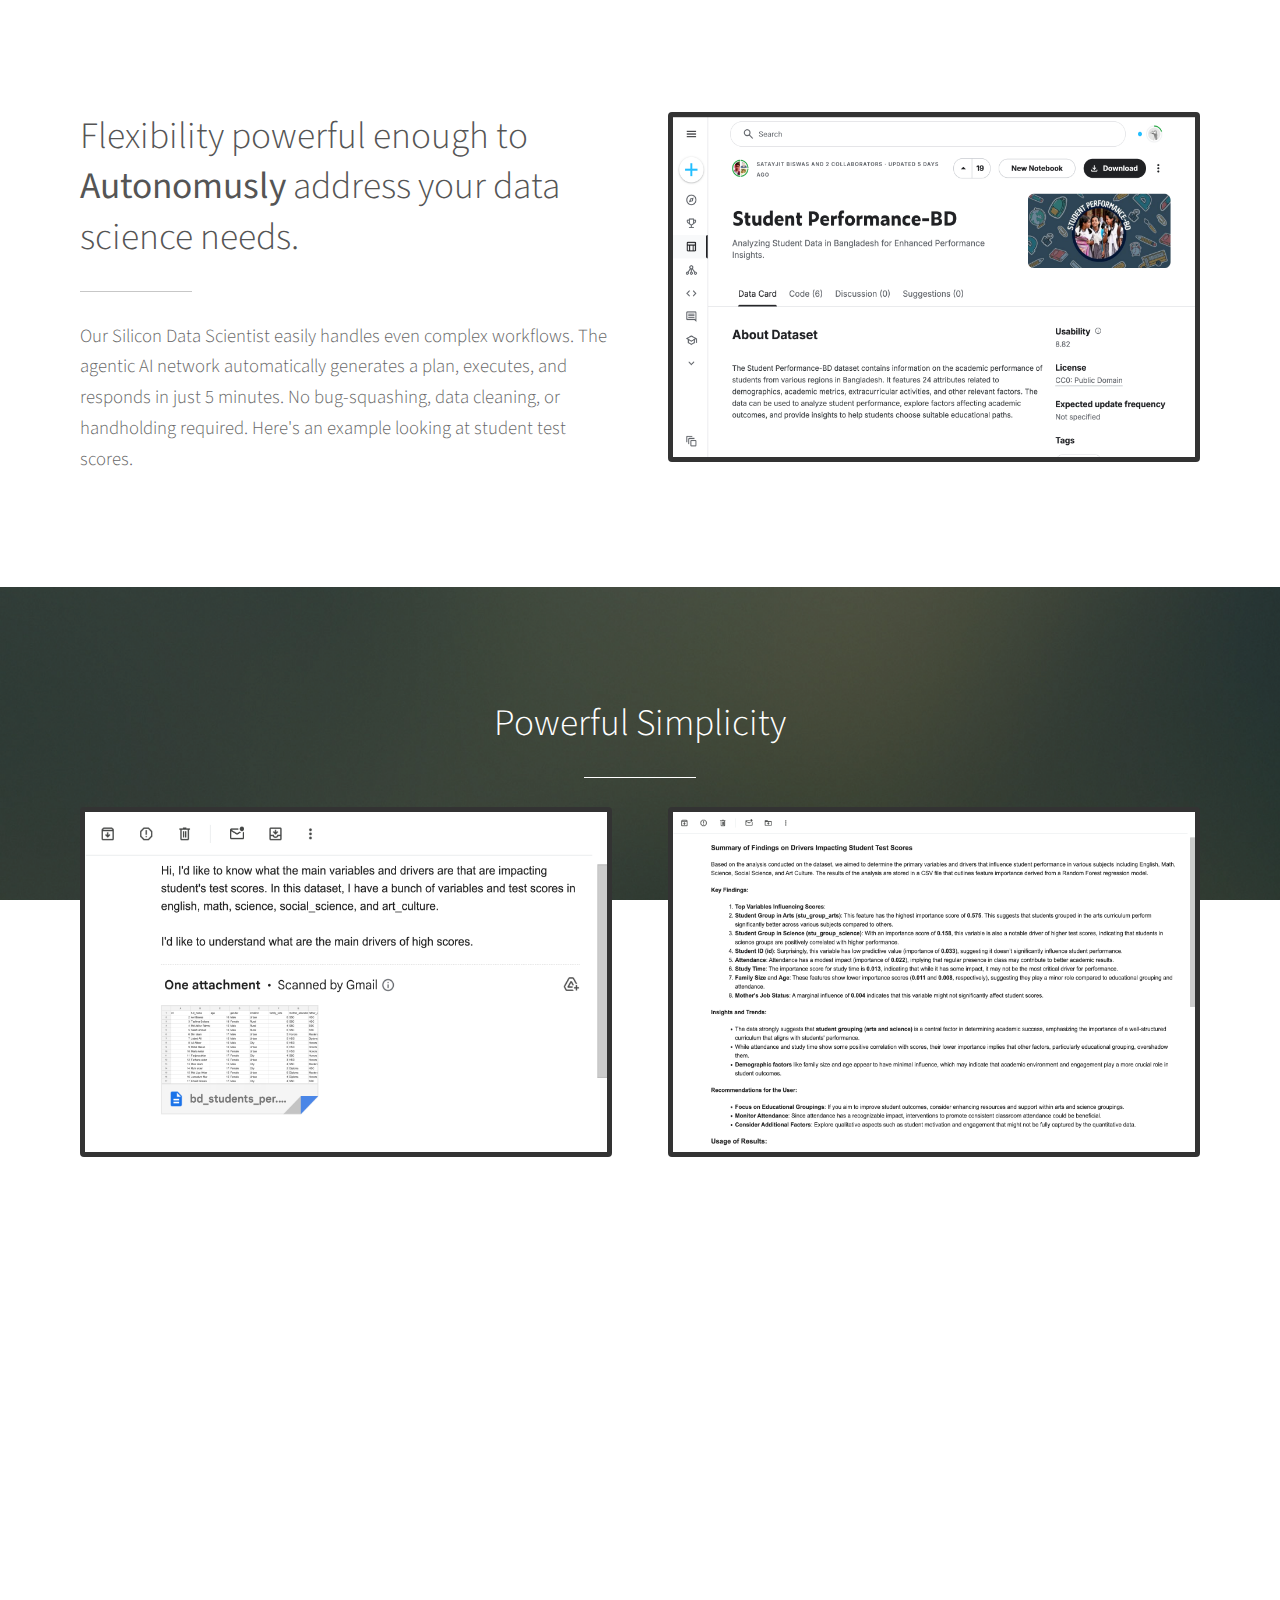
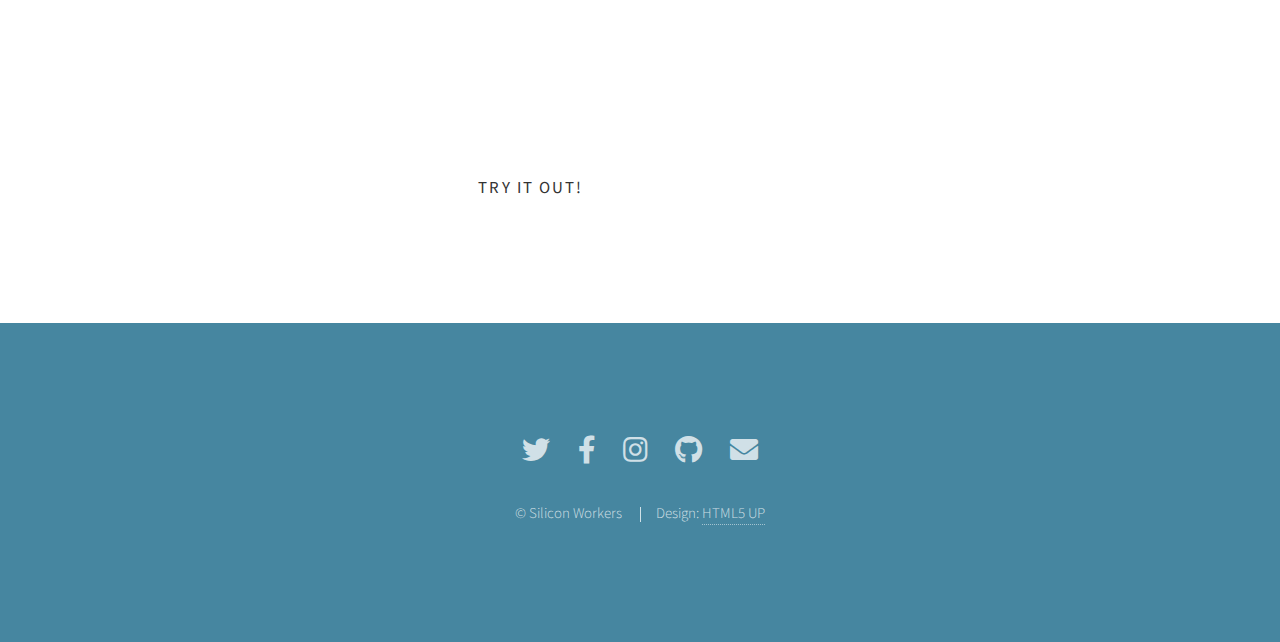
==== detail.html @ c93dfc4a "Updated details and images" ====
<!DOCTYPE html>
<!--
	Photon by HTML5 UP
	html5up.net | @ajlkn
	Free for personal and commercial use under the CCA 3.0 license (html5up.net/license)
-->
<html>
  <head>
    <title>Silicon Workers</title>
    <meta charset="utf-8" />
    <meta
      name="viewport"
      content="width=device-width, initial-scale=1, user-scalable=no"
    />
    <link rel="stylesheet" href="assets/css/main.css" />
    <noscript
      ><link rel="stylesheet" href="assets/css/noscript.css"
    /></noscript>
    <style>
      /* Add a squarcle style */
      .squarcle {
        width: 150px; /* Adjust size as needed */
        height: 150px; /* Ensure it's square */
        border-radius: 25%; /* Creates the squarcle effect */
        border: 5px solid #333; /* Add a border (color and size can be customized) */
        overflow: hidden; /* Ensures the image stays within the rounded corners */
        display: block;
        margin: 0 auto; /* Centers the image */
      }
      .bigsquarcle {
        width: 560px; /* Adjust size as needed */
        height: 350px; /* Ensure it's square */
        border-radius: 25%; /* Creates the squarcle effect */
        border: 5px solid #333; /* Add a border (color and size can be customized) */
        overflow: hidden; /* Ensures the image stays within the rounded corners */
        display: block;
        margin: 0 auto; /* Centers the image */
      }
    </style>
  </head>
  <body class="is-preload">
    <!-- Header -->
    <!-- One -->
    <section id="one" class="main style1">
      <div class="container">
        <div class="row gtr-150">
          <div class="col-6 col-12-medium">
            <header class="major">
              <h2>
                Flexibility powerful enough to
                <strong>Autonomusly</strong> address your data science needs.
              </h2>
            </header>
            <p>
              Our Silicon Data Scientist easily handles even complex workflows.
              The agentic AI network automatically generates a plan, executes,
              and responds in just 5 minutes. No bug-squashing, data cleaning,
              or handholding required. Here's an example looking at student test
              scores.
            </p>
          </div>
          <div class="col-6 col-12-medium imp-medium">
            <span class="image fit"
              ><img
                src="images/detail_dataset.png"
                alt="Dataset of student grades"
                class="bigsquarcle"
            /></span>
          </div>
        </div>
      </div>
    </section>

    <!-- Three -->
    <section id="three" class="main style2 special">
      <div class="container">
        <header class="major">
          <h2>Powerful Simplicity</h2>
        </header>
        <div class="row gtr-150">
          <div class="col-6 col-12-medium">
            <span class="image fit"
              ><img src="images/detail_request.png" alt="" class="bigsquarcle"
            /></span>
            <h3>Send an Email</h3>
            <p>
              All a user has to do is explain their request in plain english and
              attach the data they provide into an email. Here we're asking the
              system to parse
              <a
                href="https://www.kaggle.com/datasets/satayjit/student-performance-bd?select=bd_students_per.csv"
                >open-source student performance</a
              >.
            </p>
          </div>
          <div class="col-6 col-12-medium">
            <span class="image fit">
              <img src="images/detail_result.png" alt="" class="bigsquarcle" />
            </span>
            <h3>Automated Data Science</h3>
            <p>
              Here it's provided some insight into the main variables that
              impact student test-scores and made some recommendations.
            </p>
            <!-- Button to open the modal -->
            <button id="openModalButton" class="button">
              See the Full Response
            </button>
          </div>

          <!-- Modal Structure -->
          <div id="infoModal" class="modal">
            <div class="modal-content">
              <span id="closeModalButton" class="close">&times;</span>
              <div class="analysis-summary">
                <h2>
                  Summary of Findings on Drivers Impacting Student Test Scores
                </h2>
                <p>
                  Based on the analysis conducted on the dataset, we aimed to
                  determine the primary variables and drivers that influence
                  student performance in various subjects including English,
                  Math, Science, Social Science, and Art Culture. The results of
                  the analysis are stored in a CSV file that outlines feature
                  importance derived from a Random Forest regression model.
                </p>

                <h3>Key Findings</h3>
                <h4>Top Variables Influencing Scores:</h4>
                <ul>
                  <li>
                    <strong
                      >Student Group in Arts
                      (<code>stu_group_arts</code>)</strong
                    >: This feature has the highest importance score of
                    <strong>0.575</strong>. This suggests that students grouped
                    in the arts curriculum perform significantly better across
                    various subjects compared to others.
                  </li>
                  <li>
                    <strong
                      >Student Group in Science
                      (<code>stu_group_science</code>)</strong
                    >: With an importance score of <strong>0.158</strong>, this
                    variable is also a notable driver of higher test scores,
                    indicating that students in science groups are positively
                    correlated with higher performance.
                  </li>
                  <li>
                    <strong>Student ID (<code>id</code>)</strong>: Surprisingly,
                    this variable has low predictive value (importance of
                    <strong>0.033</strong>), suggesting it doesn’t significantly
                    influence student performance.
                  </li>
                  <li>
                    <strong>Attendance</strong>: Attendance has a modest impact
                    (importance of <strong>0.022</strong>), implying that
                    regular presence in class may contribute to better academic
                    results.
                  </li>
                  <li>
                    <strong>Study Time</strong>: The importance score for study
                    time is <strong>0.013</strong>, indicating that while it has
                    some impact, it may not be the most critical driver for
                    performance.
                  </li>
                  <li>
                    <strong>Family Size and Age</strong>: These features show
                    lower importance scores (<strong>0.011</strong> and
                    <strong>0.008</strong>, respectively), suggesting they play
                    a minor role compared to educational grouping and
                    attendance.
                  </li>
                  <li>
                    <strong>Mother's Job Status</strong>: A marginal influence
                    of <strong>0.004</strong> indicates that this variable might
                    not significantly affect student scores.
                  </li>
                </ul>

                <h3>Insights and Trends</h3>
                <p>
                  The data strongly suggests that student grouping (arts and
                  science) is a central factor in determining academic success,
                  emphasizing the importance of a well-structured curriculum
                  that aligns with students' performance. While attendance and
                  study time show some positive correlation with scores, their
                  lower importance implies that other factors, particularly
                  educational grouping, overshadow them. Demographic factors
                  like family size and age appear to have minimal influence,
                  which may indicate that academic environment and engagement
                  play a more crucial role in student outcomes.
                </p>

                <h3>Recommendations for the User</h3>
                <ul>
                  <li>
                    <strong>Focus on Educational Groupings:</strong> If you aim
                    to improve student outcomes, consider enhancing resources
                    and support within arts and science groupings.
                  </li>
                  <li>
                    <strong>Monitor Attendance:</strong> Since attendance has a
                    recognizable impact, interventions to promote consistent
                    classroom attendance could be beneficial.
                  </li>
                  <li>
                    <strong>Consider Additional Factors:</strong> Explore
                    qualitative aspects such as student motivation and
                    engagement that might not be fully captured by the
                    quantitative data.
                  </li>
                </ul>

                <h3>Usage of Results</h3>
                <p>
                  The findings are encapsulated in a file named
                  <code>feature_importance.csv</code>, which can be found in the
                  'results' folder. This file details the importance of each
                  feature assessed in the model. Further advancements could
                  include using the trained Random Forest model, available as
                  <code>random_forest_model.pkl</code>, for predictive analyses
                  related to student scores across different educational
                  initiatives.
                </p>
                <p>
                  If you wish to delve deeper into these findings or make
                  data-driven decisions, you can review these files or consult
                  with data professionals who can help interpret the model's
                  results in practical terms.
                </p>
              </div>
            </div>
          </div>
        </div>
      </div>
    </section>

    <!-- Four -->
    <section id="four" class="main style2 special">
      <div class="container">
        <header class="major">
          <h2>Ready to try out your own Silicon Data Scientist?</h2>
        </header>
        <p>Let us handle your data task automatically.</p>
        <ul class="actions special">
          <li>
            <a href="try_it.html" class="button wide primary">Try it out!</a>
          </li>
          <li><a href="#" class="button wide">About Us</a></li>
        </ul>
      </div>
    </section>

    <section id="footer">
      <ul class="icons">
        <li>
          <a href="#" class="icon brands alt fa-twitter"
            ><span class="label">Twitter</span></a
          >
        </li>
        <li>
          <a href="#" class="icon brands alt fa-facebook-f"
            ><span class="label">Facebook</span></a
          >
        </li>
        <li>
          <a href="#" class="icon brands alt fa-instagram"
            ><span class="label">Instagram</span></a
          >
        </li>
        <li>
          <a href="#" class="icon brands alt fa-github"
            ><span class="label">GitHub</span></a
          >
        </li>
        <li>
          <a href="#" class="icon solid alt fa-envelope"
            ><span class="label">Email</span></a
          >
        </li>
      </ul>
      <ul class="copyright">
        <li>&copy; Silicon Workers</li>
        <li>Design: <a href="http://html5up.net">HTML5 UP</a></li>
      </ul>
    </section>

    <!-- Scripts -->
    <script src="assets/js/jquery.min.js"></script>
    <script src="assets/js/jquery.scrolly.min.js"></script>
    <script src="assets/js/browser.min.js"></script>
    <script src="assets/js/breakpoints.min.js"></script>
    <script src="assets/js/util.js"></script>
    <script src="assets/js/main.js"></script>
    <style>
      .modal {
        display: none;
        position: fixed;
        z-index: 1000;
        left: 0;
        top: 0;
        width: 100%;
        height: 100%;
        overflow: auto;
        background-color: rgba(0, 0, 0, 0.4);
      }

      .modal-content {
        background-color: rgb(36, 36, 36);
        margin: 15% auto;
        padding: 20px;
        border-radius: 8px;
        width: 80%;
        max-width: 1000px;
        text-align: left;
      }

      .modal-content h2 {
        text-align: center; /* Center only the h2 heading */
        margin-bottom: 20px; /* Add spacing below the heading for better layout */
      }

      .close {
        color: #aaa;
        float: right;
        font-size: 28px;
        font-weight: bold;
        cursor: pointer;
      }

      .close:hover,
      .close:focus {
        color: black;
        text-decoration: none;
      }
    </style>

    <!-- Script -->
    <script>
      document.getElementById("openModalButton").onclick = function () {
        document.getElementById("infoModal").style.display = "block";
      };

      document.getElementById("closeModalButton").onclick = function () {
        document.getElementById("infoModal").style.display = "none";
      };

      window.onclick = function (event) {
        if (event.target === document.getElementById("infoModal")) {
          document.getElementById("infoModal").style.display = "none";
        }
      };
    </script>
  </body>
</html>
---- assets/css/main.css ----
@import url("fontawesome-all.min.css");
@import url("https://fonts.googleapis.com/css?family=Source+Sans+Pro:300,300italic,400,400italic");

/*
	Photon by HTML5 UP
	html5up.net | @ajlkn
	Free for personal and commercial use under the CCA 3.0 license (html5up.net/license)
*/

html,
body,
div,
span,
applet,
object,
iframe,
h1,
h2,
h3,
h4,
h5,
h6,
p,
blockquote,
pre,
a,
abbr,
acronym,
address,
big,
cite,
code,
del,
dfn,
em,
img,
ins,
kbd,
q,
s,
samp,
small,
strike,
strong,
sub,
sup,
tt,
var,
b,
u,
i,
center,
dl,
dt,
dd,
ol,
ul,
li,
fieldset,
form,
label,
legend,
table,
caption,
tbody,
tfoot,
thead,
tr,
th,
td,
article,
aside,
canvas,
details,
embed,
figure,
figcaption,
footer,
header,
hgroup,
menu,
nav,
output,
ruby,
section,
summary,
time,
mark,
audio,
video {
  margin: 0;
  padding: 0;
  border: 0;
  font-size: 100%;
  font: inherit;
  vertical-align: baseline;
}

article,
aside,
details,
figcaption,
figure,
footer,
header,
hgroup,
menu,
nav,
section {
  display: block;
}

body {
  line-height: 1;
}

ol,
ul {
  list-style: none;
}

blockquote,
q {
  quotes: none;
}

blockquote:before,
blockquote:after,
q:before,
q:after {
  content: "";
  content: none;
}

table {
  border-collapse: collapse;
  border-spacing: 0;
}

body {
  -webkit-text-size-adjust: none;
}

mark {
  background-color: transparent;
  color: inherit;
}

input::-moz-focus-inner {
  border: 0;
  padding: 0;
}

input,
select,
textarea {
  -moz-appearance: none;
  -webkit-appearance: none;
  -ms-appearance: none;
  appearance: none;
}

/* Basic */

html {
  box-sizing: border-box;
}

*,
*:before,
*:after {
  box-sizing: inherit;
}

body {
  background: #fff;
}

body.is-preload *,
body.is-preload *:before,
body.is-preload *:after {
  -moz-animation: none !important;
  -webkit-animation: none !important;
  -ms-animation: none !important;
  animation: none !important;
  -moz-transition: none !important;
  -webkit-transition: none !important;
  -ms-transition: none !important;
  transition: none !important;
}

body,
input,
select,
textarea {
  color: #666;
  font-family: "Source Sans Pro", Helvetica, sans-serif;
  font-size: 16pt;
  font-weight: 300;
  line-height: 1.65em;
}

a {
  -moz-transition: color 0.2s ease-in-out, border-color 0.2s ease-in-out;
  -webkit-transition: color 0.2s ease-in-out, border-color 0.2s ease-in-out;
  -ms-transition: color 0.2s ease-in-out, border-color 0.2s ease-in-out;
  transition: color 0.2s ease-in-out, border-color 0.2s ease-in-out;
  border-bottom: dotted 1px #666;
  color: inherit;
  text-decoration: none;
}

a:hover {
  border-bottom-color: transparent !important;
  color: #6bd4c8;
}

strong,
b {
  color: #555;
  font-weight: 400;
}

em,
i {
  font-style: italic;
}

p {
  margin: 0 0 2em 0;
}

h1,
h2,
h3,
h4,
h5,
h6 {
  color: #555;
  line-height: 1em;
  margin: 0 0 1em 0;
}

h1 a,
h2 a,
h3 a,
h4 a,
h5 a,
h6 a {
  color: inherit;
  text-decoration: none;
}

h1 {
  font-size: 2.25em;
  line-height: 1.35em;
}

h2 {
  font-size: 2em;
  line-height: 1.35em;
}

h3 {
  font-size: 1.35em;
  line-height: 1.5em;
}

h4 {
  font-size: 1.25em;
  line-height: 1.5em;
}

h5 {
  font-size: 0.9em;
  line-height: 1.5em;
}

h6 {
  font-size: 0.7em;
  line-height: 1.5em;
}

sub {
  font-size: 0.8em;
  position: relative;
  top: 0.5em;
}

sup {
  font-size: 0.8em;
  position: relative;
  top: -0.5em;
}

hr {
  border: 0;
  border-bottom: solid 1px rgba(144, 144, 144, 0.5);
  margin: 2em 0;
}

hr.major {
  margin: 3em 0;
}

blockquote {
  border-left: solid 4px rgba(144, 144, 144, 0.5);
  font-style: italic;
  margin: 0 0 2em 0;
  padding: 0.5em 0 0.5em 2em;
}

code {
  background: rgba(144, 144, 144, 0.075);
  border-radius: 4px;
  border: solid 1px rgba(144, 144, 144, 0.5);
  font-family: "Courier New", monospace;
  font-size: 0.9em;
  margin: 0 0.25em;
  padding: 0.25em 0.65em;
}

pre {
  -webkit-overflow-scrolling: touch;
  font-family: "Courier New", monospace;
  font-size: 0.9em;
  margin: 0 0 2em 0;
}

pre code {
  display: block;
  line-height: 1.75em;
  padding: 1em 1.5em;
  overflow-x: auto;
}

.align-left {
  text-align: left;
}

.align-center {
  text-align: center;
}

.align-right {
  text-align: right;
}

/* Container */

.container {
  margin: 0 auto;
  max-width: calc(100% - 4em);
  width: 60em;
}

.container.xsmall {
  width: 15em;
}

.container.small {
  width: 30em;
}

.container.medium {
  width: 45em;
}

.container.large {
  width: 75em;
}

.container.xlarge {
  width: 90em;
}

.container.max {
  width: 100%;
}

@media screen and (max-width: 980px) {
  .container {
    max-width: 100% !important;
    width: 100% !important;
  }
}

@media screen and (max-width: 480px) {
  .container {
    max-width: calc(100% - 3em);
  }
}

/* Row */

.row {
  display: flex;
  flex-wrap: wrap;
  box-sizing: border-box;
  align-items: stretch;
}

.row > * {
  box-sizing: border-box;
}

.row.gtr-uniform > * > :last-child {
  margin-bottom: 0;
}

.row.aln-left {
  justify-content: flex-start;
}

.row.aln-center {
  justify-content: center;
}

.row.aln-right {
  justify-content: flex-end;
}

.row.aln-top {
  align-items: flex-start;
}

.row.aln-middle {
  align-items: center;
}

.row.aln-bottom {
  align-items: flex-end;
}

.row > .imp {
  order: -1;
}

.row > .col-1 {
  width: 8.33333%;
}

.row > .off-1 {
  margin-left: 8.33333%;
}

.row > .col-2 {
  width: 16.66667%;
}

.row > .off-2 {
  margin-left: 16.66667%;
}

.row > .col-3 {
  width: 25%;
}

.row > .off-3 {
  margin-left: 25%;
}

.row > .col-4 {
  width: 33.33333%;
}

.row > .off-4 {
  margin-left: 33.33333%;
}

.row > .col-5 {
  width: 41.66667%;
}

.row > .off-5 {
  margin-left: 41.66667%;
}

.row > .col-6 {
  width: 50%;
}

.row > .off-6 {
  margin-left: 50%;
}

.row > .col-7 {
  width: 58.33333%;
}

.row > .off-7 {
  margin-left: 58.33333%;
}

.row > .col-8 {
  width: 66.66667%;
}

.row > .off-8 {
  margin-left: 66.66667%;
}

.row > .col-9 {
  width: 75%;
}

.row > .off-9 {
  margin-left: 75%;
}

.row > .col-10 {
  width: 83.33333%;
}

.row > .off-10 {
  margin-left: 83.33333%;
}

.row > .col-11 {
  width: 91.66667%;
}

.row > .off-11 {
  margin-left: 91.66667%;
}

.row > .col-12 {
  width: 100%;
}

.row > .off-12 {
  margin-left: 100%;
}

.row.gtr-0 {
  margin-top: 0;
  margin-left: 0em;
}

.row.gtr-0 > * {
  padding: 0 0 0 0em;
}

.row.gtr-0.gtr-uniform {
  margin-top: 0em;
}

.row.gtr-0.gtr-uniform > * {
  padding-top: 0em;
}

.row.gtr-25 {
  margin-top: 0;
  margin-left: -0.5em;
}

.row.gtr-25 > * {
  padding: 0 0 0 0.5em;
}

.row.gtr-25.gtr-uniform {
  margin-top: -0.5em;
}

.row.gtr-25.gtr-uniform > * {
  padding-top: 0.5em;
}

.row.gtr-50 {
  margin-top: 0;
  margin-left: -1em;
}

.row.gtr-50 > * {
  padding: 0 0 0 1em;
}

.row.gtr-50.gtr-uniform {
  margin-top: -1em;
}

.row.gtr-50.gtr-uniform > * {
  padding-top: 1em;
}

.row {
  margin-top: 0;
  margin-left: -2em;
}

.row > * {
  padding: 0 0 0 2em;
}

.row.gtr-uniform {
  margin-top: -2em;
}

.row.gtr-uniform > * {
  padding-top: 2em;
}

.row.gtr-150 {
  margin-top: 0;
  margin-left: -3em;
}

.row.gtr-150 > * {
  padding: 0 0 0 3em;
}

.row.gtr-150.gtr-uniform {
  margin-top: -3em;
}

.row.gtr-150.gtr-uniform > * {
  padding-top: 3em;
}

.row.gtr-200 {
  margin-top: 0;
  margin-left: -4em;
}

.row.gtr-200 > * {
  padding: 0 0 0 4em;
}

.row.gtr-200.gtr-uniform {
  margin-top: -4em;
}

.row.gtr-200.gtr-uniform > * {
  padding-top: 4em;
}

@media screen and (max-width: 1680px) {
  .row {
    display: flex;
    flex-wrap: wrap;
    box-sizing: border-box;
    align-items: stretch;
  }

  .row > * {
    box-sizing: border-box;
  }

  .row.gtr-uniform > * > :last-child {
    margin-bottom: 0;
  }

  .row.aln-left {
    justify-content: flex-start;
  }

  .row.aln-center {
    justify-content: center;
  }

  .row.aln-right {
    justify-content: flex-end;
  }

  .row.aln-top {
    align-items: flex-start;
  }

  .row.aln-middle {
    align-items: center;
  }

  .row.aln-bottom {
    align-items: flex-end;
  }

  .row > .imp-xlarge {
    order: -1;
  }

  .row > .col-1-xlarge {
    width: 8.33333%;
  }

  .row > .off-1-xlarge {
    margin-left: 8.33333%;
  }

  .row > .col-2-xlarge {
    width: 16.66667%;
  }

  .row > .off-2-xlarge {
    margin-left: 16.66667%;
  }

  .row > .col-3-xlarge {
    width: 25%;
  }

  .row > .off-3-xlarge {
    margin-left: 25%;
  }

  .row > .col-4-xlarge {
    width: 33.33333%;
  }

  .row > .off-4-xlarge {
    margin-left: 33.33333%;
  }

  .row > .col-5-xlarge {
    width: 41.66667%;
  }

  .row > .off-5-xlarge {
    margin-left: 41.66667%;
  }

  .row > .col-6-xlarge {
    width: 50%;
  }

  .row > .off-6-xlarge {
    margin-left: 50%;
  }

  .row > .col-7-xlarge {
    width: 58.33333%;
  }

  .row > .off-7-xlarge {
    margin-left: 58.33333%;
  }

  .row > .col-8-xlarge {
    width: 66.66667%;
  }

  .row > .off-8-xlarge {
    margin-left: 66.66667%;
  }

  .row > .col-9-xlarge {
    width: 75%;
  }

  .row > .off-9-xlarge {
    margin-left: 75%;
  }

  .row > .col-10-xlarge {
    width: 83.33333%;
  }

  .row > .off-10-xlarge {
    margin-left: 83.33333%;
  }

  .row > .col-11-xlarge {
    width: 91.66667%;
  }

  .row > .off-11-xlarge {
    margin-left: 91.66667%;
  }

  .row > .col-12-xlarge {
    width: 100%;
  }

  .row > .off-12-xlarge {
    margin-left: 100%;
  }

  .row.gtr-0 {
    margin-top: 0;
    margin-left: 0em;
  }

  .row.gtr-0 > * {
    padding: 0 0 0 0em;
  }

  .row.gtr-0.gtr-uniform {
    margin-top: 0em;
  }

  .row.gtr-0.gtr-uniform > * {
    padding-top: 0em;
  }

  .row.gtr-25 {
    margin-top: 0;
    margin-left: -0.5em;
  }

  .row.gtr-25 > * {
    padding: 0 0 0 0.5em;
  }

  .row.gtr-25.gtr-uniform {
    margin-top: -0.5em;
  }

  .row.gtr-25.gtr-uniform > * {
    padding-top: 0.5em;
  }

  .row.gtr-50 {
    margin-top: 0;
    margin-left: -1em;
  }

  .row.gtr-50 > * {
    padding: 0 0 0 1em;
  }

  .row.gtr-50.gtr-uniform {
    margin-top: -1em;
  }

  .row.gtr-50.gtr-uniform > * {
    padding-top: 1em;
  }

  .row {
    margin-top: 0;
    margin-left: -2em;
  }

  .row > * {
    padding: 0 0 0 2em;
  }

  .row.gtr-uniform {
    margin-top: -2em;
  }

  .row.gtr-uniform > * {
    padding-top: 2em;
  }

  .row.gtr-150 {
    margin-top: 0;
    margin-left: -3em;
  }

  .row.gtr-150 > * {
    padding: 0 0 0 3em;
  }

  .row.gtr-150.gtr-uniform {
    margin-top: -3em;
  }

  .row.gtr-150.gtr-uniform > * {
    padding-top: 3em;
  }

  .row.gtr-200 {
    margin-top: 0;
    margin-left: -4em;
  }

  .row.gtr-200 > * {
    padding: 0 0 0 4em;
  }

  .row.gtr-200.gtr-uniform {
    margin-top: -4em;
  }

  .row.gtr-200.gtr-uniform > * {
    padding-top: 4em;
  }
}

@media screen and (max-width: 1140px) {
  .row {
    display: flex;
    flex-wrap: wrap;
    box-sizing: border-box;
    align-items: stretch;
  }

  .row > * {
    box-sizing: border-box;
  }

  .row.gtr-uniform > * > :last-child {
    margin-bottom: 0;
  }

  .row.aln-left {
    justify-content: flex-start;
  }

  .row.aln-center {
    justify-content: center;
  }

  .row.aln-right {
    justify-content: flex-end;
  }

  .row.aln-top {
    align-items: flex-start;
  }

  .row.aln-middle {
    align-items: center;
  }

  .row.aln-bottom {
    align-items: flex-end;
  }

  .row > .imp-large {
    order: -1;
  }

  .row > .col-1-large {
    width: 8.33333%;
  }

  .row > .off-1-large {
    margin-left: 8.33333%;
  }

  .row > .col-2-large {
    width: 16.66667%;
  }

  .row > .off-2-large {
    margin-left: 16.66667%;
  }

  .row > .col-3-large {
    width: 25%;
  }

  .row > .off-3-large {
    margin-left: 25%;
  }

  .row > .col-4-large {
    width: 33.33333%;
  }

  .row > .off-4-large {
    margin-left: 33.33333%;
  }

  .row > .col-5-large {
    width: 41.66667%;
  }

  .row > .off-5-large {
    margin-left: 41.66667%;
  }

  .row > .col-6-large {
    width: 50%;
  }

  .row > .off-6-large {
    margin-left: 50%;
  }

  .row > .col-7-large {
    width: 58.33333%;
  }

  .row > .off-7-large {
    margin-left: 58.33333%;
  }

  .row > .col-8-large {
    width: 66.66667%;
  }

  .row > .off-8-large {
    margin-left: 66.66667%;
  }

  .row > .col-9-large {
    width: 75%;
  }

  .row > .off-9-large {
    margin-left: 75%;
  }

  .row > .col-10-large {
    width: 83.33333%;
  }

  .row > .off-10-large {
    margin-left: 83.33333%;
  }

  .row > .col-11-large {
    width: 91.66667%;
  }

  .row > .off-11-large {
    margin-left: 91.66667%;
  }

  .row > .col-12-large {
    width: 100%;
  }

  .row > .off-12-large {
    margin-left: 100%;
  }

  .row.gtr-0 {
    margin-top: 0;
    margin-left: 0em;
  }

  .row.gtr-0 > * {
    padding: 0 0 0 0em;
  }

  .row.gtr-0.gtr-uniform {
    margin-top: 0em;
  }

  .row.gtr-0.gtr-uniform > * {
    padding-top: 0em;
  }

  .row.gtr-25 {
    margin-top: 0;
    margin-left: -0.5em;
  }

  .row.gtr-25 > * {
    padding: 0 0 0 0.5em;
  }

  .row.gtr-25.gtr-uniform {
    margin-top: -0.5em;
  }

  .row.gtr-25.gtr-uniform > * {
    padding-top: 0.5em;
  }

  .row.gtr-50 {
    margin-top: 0;
    margin-left: -1em;
  }

  .row.gtr-50 > * {
    padding: 0 0 0 1em;
  }

  .row.gtr-50.gtr-uniform {
    margin-top: -1em;
  }

  .row.gtr-50.gtr-uniform > * {
    padding-top: 1em;
  }

  .row {
    margin-top: 0;
    margin-left: -2em;
  }

  .row > * {
    padding: 0 0 0 2em;
  }

  .row.gtr-uniform {
    margin-top: -2em;
  }

  .row.gtr-uniform > * {
    padding-top: 2em;
  }

  .row.gtr-150 {
    margin-top: 0;
    margin-left: -3em;
  }

  .row.gtr-150 > * {
    padding: 0 0 0 3em;
  }

  .row.gtr-150.gtr-uniform {
    margin-top: -3em;
  }

  .row.gtr-150.gtr-uniform > * {
    padding-top: 3em;
  }

  .row.gtr-200 {
    margin-top: 0;
    margin-left: -4em;
  }

  .row.gtr-200 > * {
    padding: 0 0 0 4em;
  }

  .row.gtr-200.gtr-uniform {
    margin-top: -4em;
  }

  .row.gtr-200.gtr-uniform > * {
    padding-top: 4em;
  }
}

@media screen and (max-width: 980px) {
  .row {
    display: flex;
    flex-wrap: wrap;
    box-sizing: border-box;
    align-items: stretch;
  }

  .row > * {
    box-sizing: border-box;
  }

  .row.gtr-uniform > * > :last-child {
    margin-bottom: 0;
  }

  .row.aln-left {
    justify-content: flex-start;
  }

  .row.aln-center {
    justify-content: center;
  }

  .row.aln-right {
    justify-content: flex-end;
  }

  .row.aln-top {
    align-items: flex-start;
  }

  .row.aln-middle {
    align-items: center;
  }

  .row.aln-bottom {
    align-items: flex-end;
  }

  .row > .imp-medium {
    order: -1;
  }

  .row > .col-1-medium {
    width: 8.33333%;
  }

  .row > .off-1-medium {
    margin-left: 8.33333%;
  }

  .row > .col-2-medium {
    width: 16.66667%;
  }

  .row > .off-2-medium {
    margin-left: 16.66667%;
  }

  .row > .col-3-medium {
    width: 25%;
  }

  .row > .off-3-medium {
    margin-left: 25%;
  }

  .row > .col-4-medium {
    width: 33.33333%;
  }

  .row > .off-4-medium {
    margin-left: 33.33333%;
  }

  .row > .col-5-medium {
    width: 41.66667%;
  }

  .row > .off-5-medium {
    margin-left: 41.66667%;
  }

  .row > .col-6-medium {
    width: 50%;
  }

  .row > .off-6-medium {
    margin-left: 50%;
  }

  .row > .col-7-medium {
    width: 58.33333%;
  }

  .row > .off-7-medium {
    margin-left: 58.33333%;
  }

  .row > .col-8-medium {
    width: 66.66667%;
  }

  .row > .off-8-medium {
    margin-left: 66.66667%;
  }

  .row > .col-9-medium {
    width: 75%;
  }

  .row > .off-9-medium {
    margin-left: 75%;
  }

  .row > .col-10-medium {
    width: 83.33333%;
  }

  .row > .off-10-medium {
    margin-left: 83.33333%;
  }

  .row > .col-11-medium {
    width: 91.66667%;
  }

  .row > .off-11-medium {
    margin-left: 91.66667%;
  }

  .row > .col-12-medium {
    width: 100%;
  }

  .row > .off-12-medium {
    margin-left: 100%;
  }

  .row.gtr-0 {
    margin-top: 0;
    margin-left: 0em;
  }

  .row.gtr-0 > * {
    padding: 0 0 0 0em;
  }

  .row.gtr-0.gtr-uniform {
    margin-top: 0em;
  }

  .row.gtr-0.gtr-uniform > * {
    padding-top: 0em;
  }

  .row.gtr-25 {
    margin-top: 0;
    margin-left: -0.5em;
  }

  .row.gtr-25 > * {
    padding: 0 0 0 0.5em;
  }

  .row.gtr-25.gtr-uniform {
    margin-top: -0.5em;
  }

  .row.gtr-25.gtr-uniform > * {
    padding-top: 0.5em;
  }

  .row.gtr-50 {
    margin-top: 0;
    margin-left: -1em;
  }

  .row.gtr-50 > * {
    padding: 0 0 0 1em;
  }

  .row.gtr-50.gtr-uniform {
    margin-top: -1em;
  }

  .row.gtr-50.gtr-uniform > * {
    padding-top: 1em;
  }

  .row {
    margin-top: 0;
    margin-left: -2em;
  }

  .row > * {
    padding: 0 0 0 2em;
  }

  .row.gtr-uniform {
    margin-top: -2em;
  }

  .row.gtr-uniform > * {
    padding-top: 2em;
  }

  .row.gtr-150 {
    margin-top: 0;
    margin-left: -3em;
  }

  .row.gtr-150 > * {
    padding: 0 0 0 3em;
  }

  .row.gtr-150.gtr-uniform {
    margin-top: -3em;
  }

  .row.gtr-150.gtr-uniform > * {
    padding-top: 3em;
  }

  .row.gtr-200 {
    margin-top: 0;
    margin-left: -4em;
  }

  .row.gtr-200 > * {
    padding: 0 0 0 4em;
  }

  .row.gtr-200.gtr-uniform {
    margin-top: -4em;
  }

  .row.gtr-200.gtr-uniform > * {
    padding-top: 4em;
  }
}

@media screen and (max-width: 736px) {
  .row {
    display: flex;
    flex-wrap: wrap;
    box-sizing: border-box;
    align-items: stretch;
  }

  .row > * {
    box-sizing: border-box;
  }

  .row.gtr-uniform > * > :last-child {
    margin-bottom: 0;
  }

  .row.aln-left {
    justify-content: flex-start;
  }

  .row.aln-center {
    justify-content: center;
  }

  .row.aln-right {
    justify-content: flex-end;
  }

  .row.aln-top {
    align-items: flex-start;
  }

  .row.aln-middle {
    align-items: center;
  }

  .row.aln-bottom {
    align-items: flex-end;
  }

  .row > .imp-small {
    order: -1;
  }

  .row > .col-1-small {
    width: 8.33333%;
  }

  .row > .off-1-small {
    margin-left: 8.33333%;
  }

  .row > .col-2-small {
    width: 16.66667%;
  }

  .row > .off-2-small {
    margin-left: 16.66667%;
  }

  .row > .col-3-small {
    width: 25%;
  }

  .row > .off-3-small {
    margin-left: 25%;
  }

  .row > .col-4-small {
    width: 33.33333%;
  }

  .row > .off-4-small {
    margin-left: 33.33333%;
  }

  .row > .col-5-small {
    width: 41.66667%;
  }

  .row > .off-5-small {
    margin-left: 41.66667%;
  }

  .row > .col-6-small {
    width: 50%;
  }

  .row > .off-6-small {
    margin-left: 50%;
  }

  .row > .col-7-small {
    width: 58.33333%;
  }

  .row > .off-7-small {
    margin-left: 58.33333%;
  }

  .row > .col-8-small {
    width: 66.66667%;
  }

  .row > .off-8-small {
    margin-left: 66.66667%;
  }

  .row > .col-9-small {
    width: 75%;
  }

  .row > .off-9-small {
    margin-left: 75%;
  }

  .row > .col-10-small {
    width: 83.33333%;
  }

  .row > .off-10-small {
    margin-left: 83.33333%;
  }

  .row > .col-11-small {
    width: 91.66667%;
  }

  .row > .off-11-small {
    margin-left: 91.66667%;
  }

  .row > .col-12-small {
    width: 100%;
  }

  .row > .off-12-small {
    margin-left: 100%;
  }

  .row.gtr-0 {
    margin-top: 0;
    margin-left: 0em;
  }

  .row.gtr-0 > * {
    padding: 0 0 0 0em;
  }

  .row.gtr-0.gtr-uniform {
    margin-top: 0em;
  }

  .row.gtr-0.gtr-uniform > * {
    padding-top: 0em;
  }

  .row.gtr-25 {
    margin-top: 0;
    margin-left: -0.5em;
  }

  .row.gtr-25 > * {
    padding: 0 0 0 0.5em;
  }

  .row.gtr-25.gtr-uniform {
    margin-top: -0.5em;
  }

  .row.gtr-25.gtr-uniform > * {
    padding-top: 0.5em;
  }

  .row.gtr-50 {
    margin-top: 0;
    margin-left: -1em;
  }

  .row.gtr-50 > * {
    padding: 0 0 0 1em;
  }

  .row.gtr-50.gtr-uniform {
    margin-top: -1em;
  }

  .row.gtr-50.gtr-uniform > * {
    padding-top: 1em;
  }

  .row {
    margin-top: 0;
    margin-left: -2em;
  }

  .row > * {
    padding: 0 0 0 2em;
  }

  .row.gtr-uniform {
    margin-top: -2em;
  }

  .row.gtr-uniform > * {
    padding-top: 2em;
  }

  .row.gtr-150 {
    margin-top: 0;
    margin-left: -3em;
  }

  .row.gtr-150 > * {
    padding: 0 0 0 3em;
  }

  .row.gtr-150.gtr-uniform {
    margin-top: -3em;
  }

  .row.gtr-150.gtr-uniform > * {
    padding-top: 3em;
  }

  .row.gtr-200 {
    margin-top: 0;
    margin-left: -4em;
  }

  .row.gtr-200 > * {
    padding: 0 0 0 4em;
  }

  .row.gtr-200.gtr-uniform {
    margin-top: -4em;
  }

  .row.gtr-200.gtr-uniform > * {
    padding-top: 4em;
  }
}

@media screen and (max-width: 480px) {
  .row {
    display: flex;
    flex-wrap: wrap;
    box-sizing: border-box;
    align-items: stretch;
  }

  .row > * {
    box-sizing: border-box;
  }

  .row.gtr-uniform > * > :last-child {
    margin-bottom: 0;
  }

  .row.aln-left {
    justify-content: flex-start;
  }

  .row.aln-center {
    justify-content: center;
  }

  .row.aln-right {
    justify-content: flex-end;
  }

  .row.aln-top {
    align-items: flex-start;
  }

  .row.aln-middle {
    align-items: center;
  }

  .row.aln-bottom {
    align-items: flex-end;
  }

  .row > .imp-xsmall {
    order: -1;
  }

  .row > .col-1-xsmall {
    width: 8.33333%;
  }

  .row > .off-1-xsmall {
    margin-left: 8.33333%;
  }

  .row > .col-2-xsmall {
    width: 16.66667%;
  }

  .row > .off-2-xsmall {
    margin-left: 16.66667%;
  }

  .row > .col-3-xsmall {
    width: 25%;
  }

  .row > .off-3-xsmall {
    margin-left: 25%;
  }

  .row > .col-4-xsmall {
    width: 33.33333%;
  }

  .row > .off-4-xsmall {
    margin-left: 33.33333%;
  }

  .row > .col-5-xsmall {
    width: 41.66667%;
  }

  .row > .off-5-xsmall {
    margin-left: 41.66667%;
  }

  .row > .col-6-xsmall {
    width: 50%;
  }

  .row > .off-6-xsmall {
    margin-left: 50%;
  }

  .row > .col-7-xsmall {
    width: 58.33333%;
  }

  .row > .off-7-xsmall {
    margin-left: 58.33333%;
  }

  .row > .col-8-xsmall {
    width: 66.66667%;
  }

  .row > .off-8-xsmall {
    margin-left: 66.66667%;
  }

  .row > .col-9-xsmall {
    width: 75%;
  }

  .row > .off-9-xsmall {
    margin-left: 75%;
  }

  .row > .col-10-xsmall {
    width: 83.33333%;
  }

  .row > .off-10-xsmall {
    margin-left: 83.33333%;
  }

  .row > .col-11-xsmall {
    width: 91.66667%;
  }

  .row > .off-11-xsmall {
    margin-left: 91.66667%;
  }

  .row > .col-12-xsmall {
    width: 100%;
  }

  .row > .off-12-xsmall {
    margin-left: 100%;
  }

  .row.gtr-0 {
    margin-top: 0;
    margin-left: 0em;
  }

  .row.gtr-0 > * {
    padding: 0 0 0 0em;
  }

  .row.gtr-0.gtr-uniform {
    margin-top: 0em;
  }

  .row.gtr-0.gtr-uniform > * {
    padding-top: 0em;
  }

  .row.gtr-25 {
    margin-top: 0;
    margin-left: -0.5em;
  }

  .row.gtr-25 > * {
    padding: 0 0 0 0.5em;
  }

  .row.gtr-25.gtr-uniform {
    margin-top: -0.5em;
  }

  .row.gtr-25.gtr-uniform > * {
    padding-top: 0.5em;
  }

  .row.gtr-50 {
    margin-top: 0;
    margin-left: -1em;
  }

  .row.gtr-50 > * {
    padding: 0 0 0 1em;
  }

  .row.gtr-50.gtr-uniform {
    margin-top: -1em;
  }

  .row.gtr-50.gtr-uniform > * {
    padding-top: 1em;
  }

  .row {
    margin-top: 0;
    margin-left: -2em;
  }

  .row > * {
    padding: 0 0 0 2em;
  }

  .row.gtr-uniform {
    margin-top: -2em;
  }

  .row.gtr-uniform > * {
    padding-top: 2em;
  }

  .row.gtr-150 {
    margin-top: 0;
    margin-left: -3em;
  }

  .row.gtr-150 > * {
    padding: 0 0 0 3em;
  }

  .row.gtr-150.gtr-uniform {
    margin-top: -3em;
  }

  .row.gtr-150.gtr-uniform > * {
    padding-top: 3em;
  }

  .row.gtr-200 {
    margin-top: 0;
    margin-left: -4em;
  }

  .row.gtr-200 > * {
    padding: 0 0 0 4em;
  }

  .row.gtr-200.gtr-uniform {
    margin-top: -4em;
  }

  .row.gtr-200.gtr-uniform > * {
    padding-top: 4em;
  }
}

@media screen and (max-width: 320px) {
  .row {
    display: flex;
    flex-wrap: wrap;
    box-sizing: border-box;
    align-items: stretch;
  }

  .row > * {
    box-sizing: border-box;
  }

  .row.gtr-uniform > * > :last-child {
    margin-bottom: 0;
  }

  .row.aln-left {
    justify-content: flex-start;
  }

  .row.aln-center {
    justify-content: center;
  }

  .row.aln-right {
    justify-content: flex-end;
  }

  .row.aln-top {
    align-items: flex-start;
  }

  .row.aln-middle {
    align-items: center;
  }

  .row.aln-bottom {
    align-items: flex-end;
  }

  .row > .imp-xxsmall {
    order: -1;
  }

  .row > .col-1-xxsmall {
    width: 8.33333%;
  }

  .row > .off-1-xxsmall {
    margin-left: 8.33333%;
  }

  .row > .col-2-xxsmall {
    width: 16.66667%;
  }

  .row > .off-2-xxsmall {
    margin-left: 16.66667%;
  }

  .row > .col-3-xxsmall {
    width: 25%;
  }

  .row > .off-3-xxsmall {
    margin-left: 25%;
  }

  .row > .col-4-xxsmall {
    width: 33.33333%;
  }

  .row > .off-4-xxsmall {
    margin-left: 33.33333%;
  }

  .row > .col-5-xxsmall {
    width: 41.66667%;
  }

  .row > .off-5-xxsmall {
    margin-left: 41.66667%;
  }

  .row > .col-6-xxsmall {
    width: 50%;
  }

  .row > .off-6-xxsmall {
    margin-left: 50%;
  }

  .row > .col-7-xxsmall {
    width: 58.33333%;
  }

  .row > .off-7-xxsmall {
    margin-left: 58.33333%;
  }

  .row > .col-8-xxsmall {
    width: 66.66667%;
  }

  .row > .off-8-xxsmall {
    margin-left: 66.66667%;
  }

  .row > .col-9-xxsmall {
    width: 75%;
  }

  .row > .off-9-xxsmall {
    margin-left: 75%;
  }

  .row > .col-10-xxsmall {
    width: 83.33333%;
  }

  .row > .off-10-xxsmall {
    margin-left: 83.33333%;
  }

  .row > .col-11-xxsmall {
    width: 91.66667%;
  }

  .row > .off-11-xxsmall {
    margin-left: 91.66667%;
  }

  .row > .col-12-xxsmall {
    width: 100%;
  }

  .row > .off-12-xxsmall {
    margin-left: 100%;
  }

  .row.gtr-0 {
    margin-top: 0;
    margin-left: 0em;
  }

  .row.gtr-0 > * {
    padding: 0 0 0 0em;
  }

  .row.gtr-0.gtr-uniform {
    margin-top: 0em;
  }

  .row.gtr-0.gtr-uniform > * {
    padding-top: 0em;
  }

  .row.gtr-25 {
    margin-top: 0;
    margin-left: -0.5em;
  }

  .row.gtr-25 > * {
    padding: 0 0 0 0.5em;
  }

  .row.gtr-25.gtr-uniform {
    margin-top: -0.5em;
  }

  .row.gtr-25.gtr-uniform > * {
    padding-top: 0.5em;
  }

  .row.gtr-50 {
    margin-top: 0;
    margin-left: -1em;
  }

  .row.gtr-50 > * {
    padding: 0 0 0 1em;
  }

  .row.gtr-50.gtr-uniform {
    margin-top: -1em;
  }

  .row.gtr-50.gtr-uniform > * {
    padding-top: 1em;
  }

  .row {
    margin-top: 0;
    margin-left: -2em;
  }

  .row > * {
    padding: 0 0 0 2em;
  }

  .row.gtr-uniform {
    margin-top: -2em;
  }

  .row.gtr-uniform > * {
    padding-top: 2em;
  }

  .row.gtr-150 {
    margin-top: 0;
    margin-left: -3em;
  }

  .row.gtr-150 > * {
    padding: 0 0 0 3em;
  }

  .row.gtr-150.gtr-uniform {
    margin-top: -3em;
  }

  .row.gtr-150.gtr-uniform > * {
    padding-top: 3em;
  }

  .row.gtr-200 {
    margin-top: 0;
    margin-left: -4em;
  }

  .row.gtr-200 > * {
    padding: 0 0 0 4em;
  }

  .row.gtr-200.gtr-uniform {
    margin-top: -4em;
  }

  .row.gtr-200.gtr-uniform > * {
    padding-top: 4em;
  }
}

/* Section/Article */

section.special,
article.special {
  text-align: center;
}

header p {
  color: #999;
  margin: 0 0 1.5em 0;
  position: relative;
}

header h2 + p {
  font-size: 1.25em;
  line-height: 1.5em;
  margin-top: -1em;
}

header h3 + p {
  font-size: 1.1em;
  line-height: 1.5em;
  margin-top: -0.8em;
}

header h4 + p,
header h5 + p,
header h6 + p {
  font-size: 0.9em;
  line-height: 1.5em;
  margin-top: -0.6em;
}

header.major {
  margin: 0 0 1em 0;
}

header.major:after {
  background: rgba(144, 144, 144, 0.5);
  content: "";
  display: inline-block;
  height: 1px;
  margin-top: 1.5em;
  width: 6em;
}

header.major h2,
header.major h3,
header.major h4,
header.major h5,
header.major h6 {
  margin: 0;
}

header.major p {
  margin: 0.7em 0 0 0;
}

header.special {
  text-align: center;
}

/* Form */

form {
  margin: 0 0 2em 0;
}

label {
  color: #555;
  display: block;
  font-size: 0.9em;
  font-weight: 400;
  margin: 0 0 1em 0;
}

input[type="text"],
input[type="password"],
input[type="email"],
select,
textarea {
  -moz-appearance: none;
  -webkit-appearance: none;
  -ms-appearance: none;
  appearance: none;
  background: rgba(144, 144, 144, 0.075);
  border-radius: 4px;
  border: none;
  border: solid 1px rgba(144, 144, 144, 0.5);
  color: inherit;
  display: block;
  outline: 0;
  padding: 0 1em;
  text-decoration: none;
  width: 100%;
}

input[type="text"]:invalid,
input[type="password"]:invalid,
input[type="email"]:invalid,
select:invalid,
textarea:invalid {
  box-shadow: none;
}

input[type="text"]:focus,
input[type="password"]:focus,
input[type="email"]:focus,
select:focus,
textarea:focus {
  border-color: #6bd4c8;
}

select {
  background-image: url("data:image/svg+xml;charset=utf8,%3Csvg xmlns='http://www.w3.org/2000/svg' width='40' height='40' preserveAspectRatio='none' viewBox='0 0 40 40'%3E%3Cpath d='M9.4,12.3l10.4,10.4l10.4-10.4c0.2-0.2,0.5-0.4,0.9-0.4c0.3,0,0.6,0.1,0.9,0.4l3.3,3.3c0.2,0.2,0.4,0.5,0.4,0.9 c0,0.4-0.1,0.6-0.4,0.9L20.7,31.9c-0.2,0.2-0.5,0.4-0.9,0.4c-0.3,0-0.6-0.1-0.9-0.4L4.3,17.3c-0.2-0.2-0.4-0.5-0.4-0.9 c0-0.4,0.1-0.6,0.4-0.9l3.3-3.3c0.2-0.2,0.5-0.4,0.9-0.4S9.1,12.1,9.4,12.3z' fill='rgba(144, 144, 144, 0.5)' /%3E%3C/svg%3E");
  background-size: 1.25rem;
  background-repeat: no-repeat;
  background-position: calc(100% - 1rem) center;
  height: 2.75em;
  padding-right: 2.75em;
  text-overflow: ellipsis;
}

select option {
  color: #555;
  background: #fff;
}

select:focus::-ms-value {
  background-color: transparent;
}

select::-ms-expand {
  display: none;
}

input[type="text"],
input[type="password"],
input[type="email"],
select {
  height: 2.75em;
}

textarea {
  padding: 0.75em 1em;
}

input[type="checkbox"],
input[type="radio"] {
  -moz-appearance: none;
  -webkit-appearance: none;
  -ms-appearance: none;
  appearance: none;
  display: block;
  float: left;
  margin-right: -2em;
  opacity: 0;
  width: 1em;
  z-index: -1;
}

input[type="checkbox"] + label,
input[type="radio"] + label {
  text-decoration: none;
  color: #666;
  cursor: pointer;
  display: inline-block;
  font-size: 1em;
  font-weight: 300;
  padding-left: 2.4em;
  padding-right: 0.75em;
  position: relative;
}

input[type="checkbox"] + label:before,
input[type="radio"] + label:before {
  -moz-osx-font-smoothing: grayscale;
  -webkit-font-smoothing: antialiased;
  display: inline-block;
  font-style: normal;
  font-variant: normal;
  text-rendering: auto;
  line-height: 1;
  text-transform: none !important;
  font-family: "Font Awesome 5 Free";
  font-weight: 900;
}

input[type="checkbox"] + label:before,
input[type="radio"] + label:before {
  background: rgba(144, 144, 144, 0.075);
  border-radius: 4px;
  border: solid 1px rgba(144, 144, 144, 0.5);
  content: "";
  display: inline-block;
  font-size: 0.8em;
  height: 2.0625em;
  left: 0;
  line-height: 2.0625em;
  position: absolute;
  text-align: center;
  top: 0;
  width: 2.0625em;
}

input[type="checkbox"]:checked + label:before,
input[type="radio"]:checked + label:before {
  background: #666666;
  border-color: #666666;
  color: #ffffff;
  content: "\f00c";
}

input[type="checkbox"]:focus + label:before,
input[type="radio"]:focus + label:before {
  border-color: #6bd4c8;
}

input[type="checkbox"] + label:before {
  border-radius: 4px;
}

input[type="radio"] + label:before {
  border-radius: 100%;
}

::-webkit-input-placeholder {
  color: #999 !important;
  opacity: 1;
}

:-moz-placeholder {
  color: #999 !important;
  opacity: 1;
}

::-moz-placeholder {
  color: #999 !important;
  opacity: 1;
}

:-ms-input-placeholder {
  color: #999 !important;
  opacity: 1;
}

/* Box */

.box {
  border-radius: 4px;
  border: solid 1px rgba(144, 144, 144, 0.5);
  margin-bottom: 2em;
  padding: 1.5em;
}

.box > :last-child,
.box > :last-child > :last-child,
.box > :last-child > :last-child > :last-child {
  margin-bottom: 0;
}

.box.alt {
  border: 0;
  border-radius: 0;
  padding: 0;
}

/* Icon */

.icon {
  text-decoration: none;
  border-bottom: none;
  position: relative;
}

.icon:before {
  -moz-osx-font-smoothing: grayscale;
  -webkit-font-smoothing: antialiased;
  display: inline-block;
  font-style: normal;
  font-variant: normal;
  text-rendering: auto;
  line-height: 1;
  text-transform: none !important;
  font-family: "Font Awesome 5 Free";
  font-weight: 400;
}

.icon > .label {
  display: none;
}

.icon:before {
  line-height: inherit;
}

.icon.solid:before {
  font-weight: 900 !important;
}

.icon.brands:before {
  font-family: "Font Awesome 5 Brands";
}

.icon.style1:before {
  color: #c3e895;
}

.icon.style2:before {
  color: #8addaa;
}

.icon.style3:before {
  color: #6bd4c8;
}

.icon.style4:before {
  color: #57aed3;
}

.icon.style5:before {
  color: #4a87d3;
}

.icon.style6:before {
  color: #6b88e6;
}

.icon.major {
  text-decoration: none;
  color: #555;
  cursor: default;
  display: inline-block;
  margin: 0 0 1.5em 0;
}

.icon.major:before {
  -moz-osx-font-smoothing: grayscale;
  -webkit-font-smoothing: antialiased;
  display: inline-block;
  font-style: normal;
  font-variant: normal;
  text-rendering: auto;
  line-height: 1;
  text-transform: none !important;
  font-family: "Font Awesome 5 Free";
  font-weight: 400;
}

.icon.major:before {
  font-size: 4em;
  line-height: 1em;
}

/* Image */

.image {
  border-radius: 4px;
  border: 0;
  display: inline-block;
  position: relative;
}

.image img {
  border-radius: 4px;
  display: block;
}

.image.left {
  float: left;
  padding: 0 1.5em 1em 0;
  top: 0.25em;
}

.image.right {
  float: right;
  padding: 0 0 1em 1.5em;
  top: 0.25em;
}

.image.left,
.image.right {
  max-width: 40%;
}

.image.left img,
.image.right img {
  width: 100%;
}

.image.fit {
  display: block;
  margin: 0 0 2em 0;
  width: 100%;
}

.image.fit img {
  width: 100%;
}

/* List */

ol {
  list-style: decimal;
  margin: 0 0 2em 0;
  padding-left: 1.25em;
}

ol li {
  padding-left: 0.25em;
}

ul {
  list-style: disc;
  margin: 0 0 2em 0;
  padding-left: 1em;
}

ul li {
  padding-left: 0.5em;
}

ul.alt {
  list-style: none;
  padding-left: 0;
}

ul.alt li {
  border-top: solid 1px rgba(144, 144, 144, 0.5);
  padding: 0.5em 0;
}

ul.alt li:first-child {
  border-top: 0;
  padding-top: 0;
}

dl {
  margin: 0 0 2em 0;
}

/* Actions */

ul.actions {
  display: -moz-flex;
  display: -webkit-flex;
  display: -ms-flex;
  display: flex;
  cursor: default;
  list-style: none;
  margin-left: -1em;
  padding-left: 0;
}

ul.actions li {
  padding: 0 0 0 1em;
  vertical-align: middle;
}

ul.actions.special {
  -moz-justify-content: center;
  -webkit-justify-content: center;
  -ms-justify-content: center;
  justify-content: center;
  width: 100%;
  margin-left: 0;
}

ul.actions.special li:first-child {
  padding-left: 0;
}

ul.actions.stacked {
  -moz-flex-direction: column;
  -webkit-flex-direction: column;
  -ms-flex-direction: column;
  flex-direction: column;
  margin-left: 0;
}

ul.actions.stacked li {
  padding: 1.3em 0 0 0;
}

ul.actions.stacked li:first-child {
  padding-top: 0;
}

ul.actions.fit {
  width: calc(100% + 1em);
}

ul.actions.fit li {
  -moz-flex-grow: 1;
  -webkit-flex-grow: 1;
  -ms-flex-grow: 1;
  flex-grow: 1;
  -moz-flex-shrink: 1;
  -webkit-flex-shrink: 1;
  -ms-flex-shrink: 1;
  flex-shrink: 1;
  width: 100%;
}

ul.actions.fit li > * {
  width: 100%;
}

ul.actions.fit.stacked {
  width: 100%;
}

@media screen and (max-width: 480px) {
  ul.actions:not(.fixed) {
    -moz-flex-direction: column;
    -webkit-flex-direction: column;
    -ms-flex-direction: column;
    flex-direction: column;
    margin-left: 0;
    width: 100% !important;
  }

  ul.actions:not(.fixed) li {
    -moz-flex-grow: 1;
    -webkit-flex-grow: 1;
    -ms-flex-grow: 1;
    flex-grow: 1;
    -moz-flex-shrink: 1;
    -webkit-flex-shrink: 1;
    -ms-flex-shrink: 1;
    flex-shrink: 1;
    padding: 1em 0 0 0;
    text-align: center;
    width: 100%;
  }

  ul.actions:not(.fixed) li > * {
    width: 100%;
  }

  ul.actions:not(.fixed) li:first-child {
    padding-top: 0;
  }

  ul.actions:not(.fixed) li input[type="submit"],
  ul.actions:not(.fixed) li input[type="reset"],
  ul.actions:not(.fixed) li input[type="button"],
  ul.actions:not(.fixed) li button,
  ul.actions:not(.fixed) li .button {
    width: 100%;
  }

  ul.actions:not(.fixed) li input[type="submit"].icon:before,
  ul.actions:not(.fixed) li input[type="reset"].icon:before,
  ul.actions:not(.fixed) li input[type="button"].icon:before,
  ul.actions:not(.fixed) li button.icon:before,
  ul.actions:not(.fixed) li .button.icon:before {
    margin-left: -0.5em;
  }
}

/* Icons */

ul.icons {
  cursor: default;
  list-style: none;
  padding-left: 0;
}

ul.icons li {
  display: inline-block;
  padding: 0 1.25em 0 0;
}

ul.icons li:last-child {
  padding-right: 0;
}

ul.icons li .icon:before {
  font-size: 1.5em;
}

/* Major Icons */

ul.major-icons {
  list-style: none;
  padding-left: 0;
}

ul.major-icons li {
  display: inline-block;
  padding: 2.5em;
  text-align: center;
}

ul.major-icons li .icon {
  -moz-transform: rotate(45deg);
  -webkit-transform: rotate(45deg);
  -ms-transform: rotate(45deg);
  transform: rotate(45deg);
  border-radius: 4px;
  border: solid 1px rgba(144, 144, 144, 0.5);
  display: inline-block;
  height: 8em;
  line-height: 8em;
  margin: 0;
  text-align: center;
  width: 8em;
}

ul.major-icons li .icon:before {
  -moz-transform: rotate(-45deg);
  -webkit-transform: rotate(-45deg);
  -ms-transform: rotate(-45deg);
  transform: rotate(-45deg);
  display: inline-block;
  line-height: inherit;
}

/* Table */

.table-wrapper {
  -webkit-overflow-scrolling: touch;
  overflow-x: auto;
}

table {
  margin: 0 0 2em 0;
  width: 100%;
}

table tbody tr {
  border-left: 0;
  border-right: 0;
}

table tbody tr:nth-child(2n + 1) {
  background-color: rgba(144, 144, 144, 0.075);
}

table td {
  padding: 0.75em 0.75em;
}

table th {
  color: #555;
  font-size: 0.9em;
  font-weight: 400;
  padding: 0 0.75em 0.75em 0.75em;
  text-align: left;
}

table thead {
  border-bottom: solid 1px rgba(144, 144, 144, 0.5);
}

table tfoot {
  border-top: solid 1px rgba(144, 144, 144, 0.5);
}

table.alt {
  border-collapse: separate;
}

table.alt tbody tr td {
  border: solid 1px rgba(144, 144, 144, 0.5);
  border-left-width: 0;
  border-top-width: 0;
}

table.alt tbody tr td:first-child {
  border-left-width: 1px;
}

table.alt tbody tr:first-child td {
  border-top-width: 1px;
}

table.alt thead {
  border-bottom: 0;
}

table.alt tfoot {
  border-top: 0;
}

/* Button */

input[type="submit"],
input[type="reset"],
input[type="button"],
button,
.button {
  -moz-appearance: none;
  -webkit-appearance: none;
  -ms-appearance: none;
  appearance: none;
  -moz-transition: background-color 0.2s ease-in-out, color 0.2s ease-in-out;
  -webkit-transition: background-color 0.2s ease-in-out, color 0.2s ease-in-out;
  -ms-transition: background-color 0.2s ease-in-out, color 0.2s ease-in-out;
  transition: background-color 0.2s ease-in-out, color 0.2s ease-in-out;
  background-color: transparent;
  border-radius: 4px;
  border: 0;
  box-shadow: inset 0 0 0 1px rgba(144, 144, 144, 0.5);
  color: #555 !important;
  cursor: pointer;
  display: inline-block;
  font-size: 0.9em;
  font-weight: 400;
  height: 2.75em;
  letter-spacing: 0.125em;
  line-height: 2.75em;
  padding: 0 2em;
  text-align: center;
  text-decoration: none;
  text-indent: 0.125em;
  text-transform: uppercase;
  white-space: nowrap;
}

input[type="submit"]:hover,
input[type="reset"]:hover,
input[type="button"]:hover,
button:hover,
.button:hover {
  background-color: rgba(144, 144, 144, 0.075);
}

input[type="submit"]:active,
input[type="reset"]:active,
input[type="button"]:active,
button:active,
.button:active {
  background-color: rgba(144, 144, 144, 0.2);
}

input[type="submit"].icon:before,
input[type="reset"].icon:before,
input[type="button"].icon:before,
button.icon:before,
.button.icon:before {
  margin-right: 0.5em;
}

input[type="submit"].fit,
input[type="reset"].fit,
input[type="button"].fit,
button.fit,
.button.fit {
  width: 100%;
}

input[type="submit"].small,
input[type="reset"].small,
input[type="button"].small,
button.small,
.button.small {
  font-size: 0.7em;
}

input[type="submit"].large,
input[type="reset"].large,
input[type="button"].large,
button.large,
.button.large {
  font-size: 1.25em;
}

input[type="submit"].wide,
input[type="reset"].wide,
input[type="button"].wide,
button.wide,
.button.wide {
  min-width: 12em;
}

input[type="submit"].primary,
input[type="reset"].primary,
input[type="button"].primary,
button.primary,
.button.primary {
  background-color: #555;
  box-shadow: none !important;
  color: #fff !important;
}

input[type="submit"].primary:hover,
input[type="reset"].primary:hover,
input[type="button"].primary:hover,
button.primary:hover,
.button.primary:hover {
  background-color: #626262;
}

input[type="submit"].primary:active,
input[type="reset"].primary:active,
input[type="button"].primary:active,
button.primary:active,
.button.primary:active {
  background-color: #484848;
}

input[type="submit"].disabled,
input[type="submit"]:disabled,
input[type="reset"].disabled,
input[type="reset"]:disabled,
input[type="button"].disabled,
input[type="button"]:disabled,
button.disabled,
button:disabled,
.button.disabled,
.button:disabled {
  cursor: default;
  opacity: 0.25;
}

/* Main */

.main {
  padding: 6em 0 4em 0;
}

.main.style1 {
  background: #fff;
}

.main.style2 {
  background-color: #333;
  color: rgba(255, 255, 255, 0.75);
  background-attachment: fixed, fixed;
  background-image: url("images/overlay1.png"), url("../../images/header.jpg");
  background-size: auto, cover;
}

.main.style2 a {
  border-bottom-color: rgba(255, 255, 255, 0.5);
}

.main.style2 a:hover {
  color: #ffffff;
}

.main.style2 h1,
.main.style2 h2,
.main.style2 h3,
.main.style2 h4,
.main.style2 h5,
.main.style2 h6,
.main.style2 strong,
.main.style2 b {
  color: #ffffff;
}

.main.style2 header p {
  color: #ffffff;
}

.main.style2 header.major:after {
  background: #ffffff;
}

.main.style2 input[type="submit"],
.main.style2 input[type="reset"],
.main.style2 input[type="button"],
.main.style2 button,
.main.style2 .button {
  box-shadow: inset 0 0 0 1px #ffffff;
  color: #ffffff !important;
}

.main.style2 input[type="submit"]:hover,
.main.style2 input[type="reset"]:hover,
.main.style2 input[type="button"]:hover,
.main.style2 button:hover,
.main.style2 .button:hover {
  background-color: rgba(255, 255, 255, 0.125);
}

.main.style2 input[type="submit"]:active,
.main.style2 input[type="reset"]:active,
.main.style2 input[type="button"]:active,
.main.style2 button:active,
.main.style2 .button:active {
  background-color: rgba(255, 255, 255, 0.25);
}

.main.style2 input[type="submit"].primary,
.main.style2 input[type="reset"].primary,
.main.style2 input[type="button"].primary,
.main.style2 button.primary,
.main.style2 .button.primary {
  background-color: #ffffff;
  box-shadow: inset 0 0 0 1px #ffffff !important;
  color: #333 !important;
}

.main.style2 input[type="submit"].primary:hover,
.main.style2 input[type="reset"].primary:hover,
.main.style2 input[type="button"].primary:hover,
.main.style2 button.primary:hover,
.main.style2 .button.primary:hover {
  background-color: rgba(255, 255, 255, 0.125) !important;
  color: #ffffff !important;
}

.main.style2 input[type="submit"].primary:active,
.main.style2 input[type="reset"].primary:active,
.main.style2 input[type="button"].primary:active,
.main.style2 button.primary:active,
.main.style2 .button.primary:active {
  background-color: rgba(255, 255, 255, 0.25) !important;
}

.main.style2 ul.major-icons li .icon {
  border-color: #ffffff;
}

.main.style2 .icon.major {
  color: #ffffff;
}

/* Header */

#header {
  padding: 9em 0 9em 0;
  background-color: #4686a0;
  color: rgba(255, 255, 255, 0.75);
  background-attachment: fixed, fixed, fixed;
  background-image: url("images/overlay2.png"), url("images/overlay3.svg"),
    linear-gradient(45deg, #9dc66b 5%, #4fa49a 30%, #4361c2);
  background-position: top left, center center, center center;
  background-size: auto, cover, cover;
  overflow: hidden;
  position: relative;
  text-align: center;
}

#header a {
  border-bottom-color: rgba(255, 255, 255, 0.5);
}

#header a:hover {
  color: #ffffff;
}

#header h1,
#header h2,
#header h3,
#header h4,
#header h5,
#header h6,
#header strong,
#header b {
  color: #ffffff;
}

#header header p {
  color: #ffffff;
}

#header header.major:after {
  background: #ffffff;
}

#header input[type="submit"],
#header input[type="reset"],
#header input[type="button"],
#header button,
#header .button {
  box-shadow: inset 0 0 0 1px #ffffff;
  color: #ffffff !important;
}

#header input[type="submit"]:hover,
#header input[type="reset"]:hover,
#header input[type="button"]:hover,
#header button:hover,
#header .button:hover {
  background-color: rgba(255, 255, 255, 0.125);
}

#header input[type="submit"]:active,
#header input[type="reset"]:active,
#header input[type="button"]:active,
#header button:active,
#header .button:active {
  background-color: rgba(255, 255, 255, 0.25);
}

#header input[type="submit"].primary,
#header input[type="reset"].primary,
#header input[type="button"].primary,
#header button.primary,
#header .button.primary {
  background-color: #ffffff;
  box-shadow: inset 0 0 0 1px #ffffff !important;
  color: #4686a0 !important;
}

#header input[type="submit"].primary:hover,
#header input[type="reset"].primary:hover,
#header input[type="button"].primary:hover,
#header button.primary:hover,
#header .button.primary:hover {
  background-color: rgba(255, 255, 255, 0.125) !important;
  color: #ffffff !important;
}

#header input[type="submit"].primary:active,
#header input[type="reset"].primary:active,
#header input[type="button"].primary:active,
#header button.primary:active,
#header .button.primary:active {
  background-color: rgba(255, 255, 255, 0.25) !important;
}

#header ul.major-icons li .icon {
  border-color: #ffffff;
}

#header .icon.major {
  color: #ffffff;
}

#header h1 {
  margin: 0;
}

#header p {
  margin: 1em 0 0 0;
}

#header .actions {
  -moz-justify-content: center;
  -webkit-justify-content: center;
  -ms-justify-content: center;
  justify-content: center;
  margin-top: 2.5em;
  margin-left: 0;
  position: relative;
}

#header .actions li:first-child {
  padding-left: 0;
}

#header .actions:after {
  background: #ffffff;
  content: "";
  height: 100vh;
  left: 50%;
  position: absolute;
  top: 100%;
  width: 1px;
}

#header .inner {
  -moz-transition: -moz-transform 1.5s ease, opacity 2s ease;
  -webkit-transition: -webkit-transform 1.5s ease, opacity 2s ease;
  -ms-transition: -ms-transform 1.5s ease, opacity 2s ease;
  transition: transform 1.5s ease, opacity 2s ease;
  -moz-transition-delay: 0.25s;
  -webkit-transition-delay: 0.25s;
  -ms-transition-delay: 0.25s;
  transition-delay: 0.25s;
  -moz-transform: scale(1);
  -webkit-transform: scale(1);
  -ms-transform: scale(1);
  transform: scale(1);
  opacity: 1;
  position: relative;
  z-index: 1;
}

#header .inner .actions {
  -moz-transition: -moz-transform 1.25s ease;
  -webkit-transition: -webkit-transform 1.25s ease;
  -ms-transition: -ms-transform 1.25s ease;
  transition: transform 1.25s ease;
  -moz-transition-delay: 1s;
  -webkit-transition-delay: 1s;
  -ms-transition-delay: 1s;
  transition-delay: 1s;
  -moz-transform: translateY(0);
  -webkit-transform: translateY(0);
  -ms-transform: translateY(0);
  transform: translateY(0);
  opacity: 1;
}

#header:after {
  -moz-transition: opacity 1s ease;
  -webkit-transition: opacity 1s ease;
  -ms-transition: opacity 1s ease;
  transition: opacity 1s ease;
  background-image: linear-gradient(45deg, #4fa49a, #4361c2);
  content: "";
  height: 100%;
  left: 0;
  opacity: 0;
  position: absolute;
  top: 0;
  width: 100%;
}

body.is-preload #header .inner {
  -moz-transform: scale(1.05);
  -webkit-transform: scale(1.05);
  -ms-transform: scale(1.05);
  transform: scale(1.05);
  opacity: 0;
}

body.is-preload #header .inner .actions {
  -moz-transform: translateY(30em);
  -webkit-transform: translateY(30em);
  -ms-transform: translateY(30em);
  transform: translateY(30em);
  opacity: 0;
}

body.is-preload #header:after {
  opacity: 1;
}

/* Footer */

#footer {
  padding: 6em 0 6em 0;
  background-color: #4686a0;
  color: rgba(255, 255, 255, 0.75);
  background-attachment: fixed, fixed, fixed;
  background-image: url("images/overlay2.png"), url("images/overlay4.svg"),
    linear-gradient(45deg, #4361c2, #4fa49a 50%, #9dc66b 95%);
  background-position: top left, center center, center center;
  background-size: auto, cover, cover;
  text-align: center;
}

#footer a {
  border-bottom-color: rgba(255, 255, 255, 0.5);
}

#footer a:hover {
  color: #ffffff;
}

#footer h1,
#footer h2,
#footer h3,
#footer h4,
#footer h5,
#footer h6,
#footer strong,
#footer b {
  color: #ffffff;
}

#footer header p {
  color: #ffffff;
}

#footer header.major:after {
  background: #ffffff;
}

#footer input[type="submit"],
#footer input[type="reset"],
#footer input[type="button"],
#footer button,
#footer .button {
  box-shadow: inset 0 0 0 1px #ffffff;
  color: #ffffff !important;
}

#footer input[type="submit"]:hover,
#footer input[type="reset"]:hover,
#footer input[type="button"]:hover,
#footer button:hover,
#footer .button:hover {
  background-color: rgba(255, 255, 255, 0.125);
}

#footer input[type="submit"]:active,
#footer input[type="reset"]:active,
#footer input[type="button"]:active,
#footer button:active,
#footer .button:active {
  background-color: rgba(255, 255, 255, 0.25);
}

#footer input[type="submit"].primary,
#footer input[type="reset"].primary,
#footer input[type="button"].primary,
#footer button.primary,
#footer .button.primary {
  background-color: #ffffff;
  box-shadow: inset 0 0 0 1px #ffffff !important;
  color: #4686a0 !important;
}

#footer input[type="submit"].primary:hover,
#footer input[type="reset"].primary:hover,
#footer input[type="button"].primary:hover,
#footer button.primary:hover,
#footer .button.primary:hover {
  background-color: rgba(255, 255, 255, 0.125) !important;
  color: #ffffff !important;
}

#footer input[type="submit"].primary:active,
#footer input[type="reset"].primary:active,
#footer input[type="button"].primary:active,
#footer button.primary:active,
#footer .button.primary:active {
  background-color: rgba(255, 255, 255, 0.25) !important;
}

#footer ul.major-icons li .icon {
  border-color: #ffffff;
}

#footer .icon.major {
  color: #ffffff;
}

#footer .icons {
  margin: 0;
}

#footer .copyright {
  font-size: 0.8em;
  list-style: none;
  margin: 2em 0 0 0;
  padding: 0;
}

#footer .copyright li {
  border-left: solid 1px;
  display: inline-block;
  line-height: 1em;
  margin-left: 1em;
  padding: 0 0 0 1em;
}

#footer .copyright li:first-child {
  border-left: 0;
  margin-left: 0;
  padding: 0;
}

/* XLarge */

@media screen and (max-width: 1680px) {
  /* Basic */

  body,
  input,
  select,
  textarea {
    font-size: 14pt;
  }

  /* Header */

  #header {
    padding: 6em 0 6em 0;
  }
}

/* Large */

@media screen and (max-width: 1140px) {
  /* Basic */

  body,
  input,
  select,
  textarea {
    font-size: 13pt;
  }

  h1 br,
  h2 br,
  h3 br,
  h4 br,
  h5 br,
  h6 br {
    display: none;
  }

  /* List */

  ul.major-icons li {
    padding: 2em;
  }

  ul.major-icons li .icon {
    height: 8em;
    line-height: 8em;
    width: 8em;
  }

  /* Main */

  .main {
    padding: 4em 0 2em 0;
  }

  .main.style2 {
    background-attachment: scroll;
  }

  /* Header */

  #header {
    padding: 5em 0 5em 0;
    background-attachment: scroll;
  }

  #header br {
    display: inline;
  }

  /* Footer */

  #footer {
    padding: 4em 0 4em 0;
    background-attachment: scroll;
  }
}

/* Medium */

@media screen and (max-width: 980px) {
  /* List */

  ul.major-icons li {
    padding: 2em;
  }

  ul.major-icons li .icon {
    height: 7em;
    line-height: 7em;
    width: 7em;
  }

  /* Main */

  .main {
    padding: 5em 3em 3em 3em;
  }

  /* Header */

  #header {
    padding: 8em 3em 8em 3em;
  }

  /* Footer */

  #footer {
    padding: 5em 3em 5em 3em;
  }

  /* One */

  #one {
    text-align: center;
  }

  /* Two */

  #two {
    text-align: center;
  }
}

/* Small */

@media screen and (max-width: 736px) {
  /* Basic */

  body,
  input,
  select,
  textarea {
    font-size: 12pt;
  }

  h1 {
    font-size: 1.75em;
  }

  h2 {
    font-size: 1.5em;
  }

  h3 {
    font-size: 1.1em;
  }

  h4 {
    font-size: 1em;
  }

  /* List */

  ul.major-icons li {
    padding: 1.5em;
  }

  ul.major-icons li .icon {
    height: 5em;
    line-height: 5em;
    width: 5em;
  }

  ul.major-icons li .icon:before {
    font-size: 42px;
  }

  /* Icon */

  .icon.major {
    margin: 0 0 1em 0;
  }

  /* Button */

  input[type="submit"],
  input[type="reset"],
  input[type="button"],
  button,
  .button {
    height: 3em;
    line-height: 3em;
  }

  /* Main */

  .main {
    padding: 3em 1.5em 1em 1.5em;
  }

  /* Header */

  #header {
    padding: 4em 3em 4em 3em;
  }

  #header .actions {
    margin: 2em 0 0 0;
  }

  /* Footer */

  #footer {
    padding: 3em 1.5em 3em 1.5em;
  }
}

/* XSmall */

@media screen and (max-width: 480px) {
  /* Button */

  input[type="submit"],
  input[type="reset"],
  input[type="button"],
  .button {
    padding: 0;
  }

  /* Main */

  .main {
    padding: 2em 1.5em 0.1em 1.5em;
  }

  /* Header */

  #header {
    padding: 4em 2em 4em 2em;
  }

  #header br {
    display: none;
  }

  /* Footer */

  #footer {
    padding: 2em 1.5em 2em 1.5em;
  }

  #footer .copyright {
    margin: 1.5em 0 0 0;
  }

  #footer .copyright li {
    border: 0;
    display: block;
    margin: 1em 0 0 0;
    padding: 0;
  }

  #footer .copyright li:first-child {
    margin-top: 0;
  }
}

/* XXSmall */

@media screen and (max-width: 320px) {
  /* Basic */

  html,
  body {
    min-width: 320px;
  }

  /* Main */

  .main {
    padding: 2em 1em 0.1em 1em;
  }

  /* Header */

  #header {
    padding: 3em 1em 3em 1em;
  }

  /* Footer */

  #footer {
    padding: 2em 1em 2em 1em;
  }
}

.main.style3 {
  background-color: #222222;
}
---- assets/css/noscript.css ----
/*
	Photon by HTML5 UP
	html5up.net | @ajlkn
	Free for personal and commercial use under the CCA 3.0 license (html5up.net/license)
*/

/* Header */

	body.is-preload #header .inner {
		-moz-transform: none;
		-webkit-transform: none;
		-ms-transform: none;
		transform: none;
		opacity: 1;
	}

		body.is-preload #header .inner .actions {
			-moz-transform: none;
			-webkit-transform: none;
			-ms-transform: none;
			transform: none;
			opacity: 1;
		}

	body.is-preload #header:after {
		opacity: 0;
	}
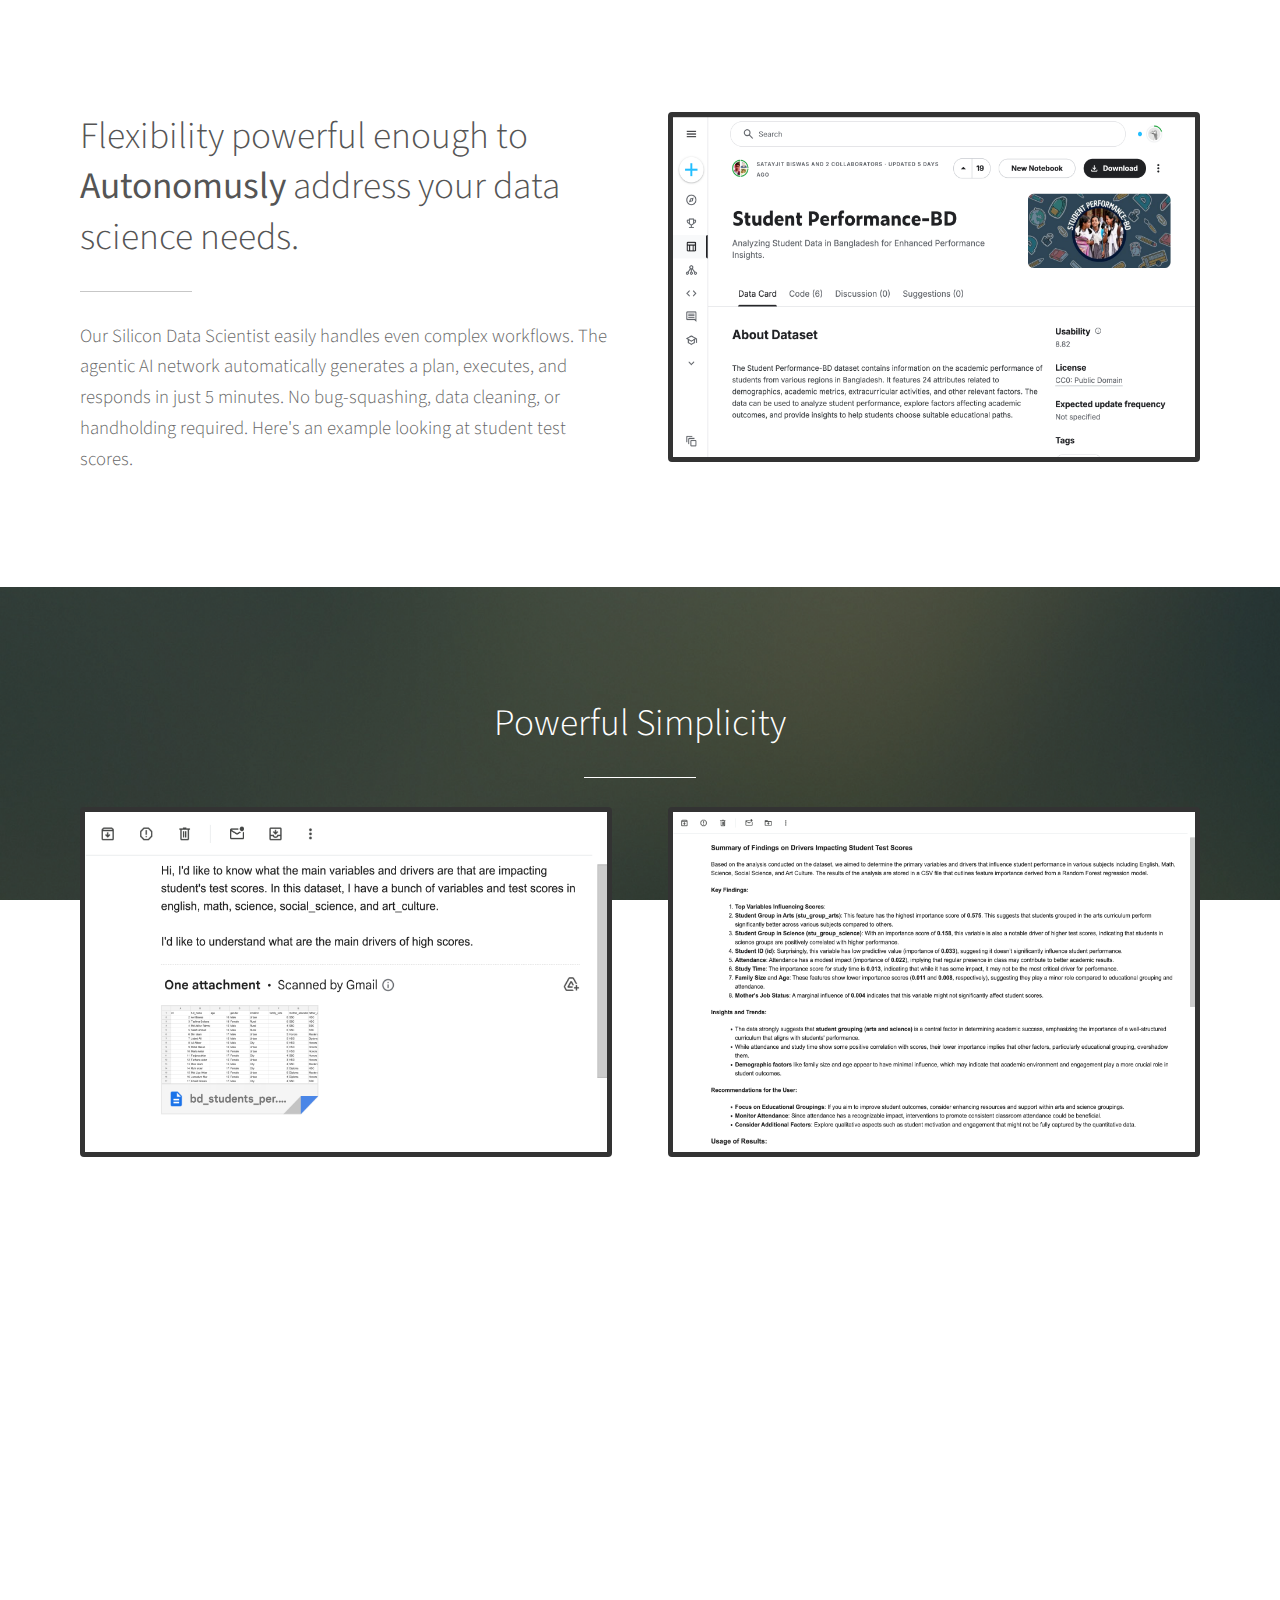
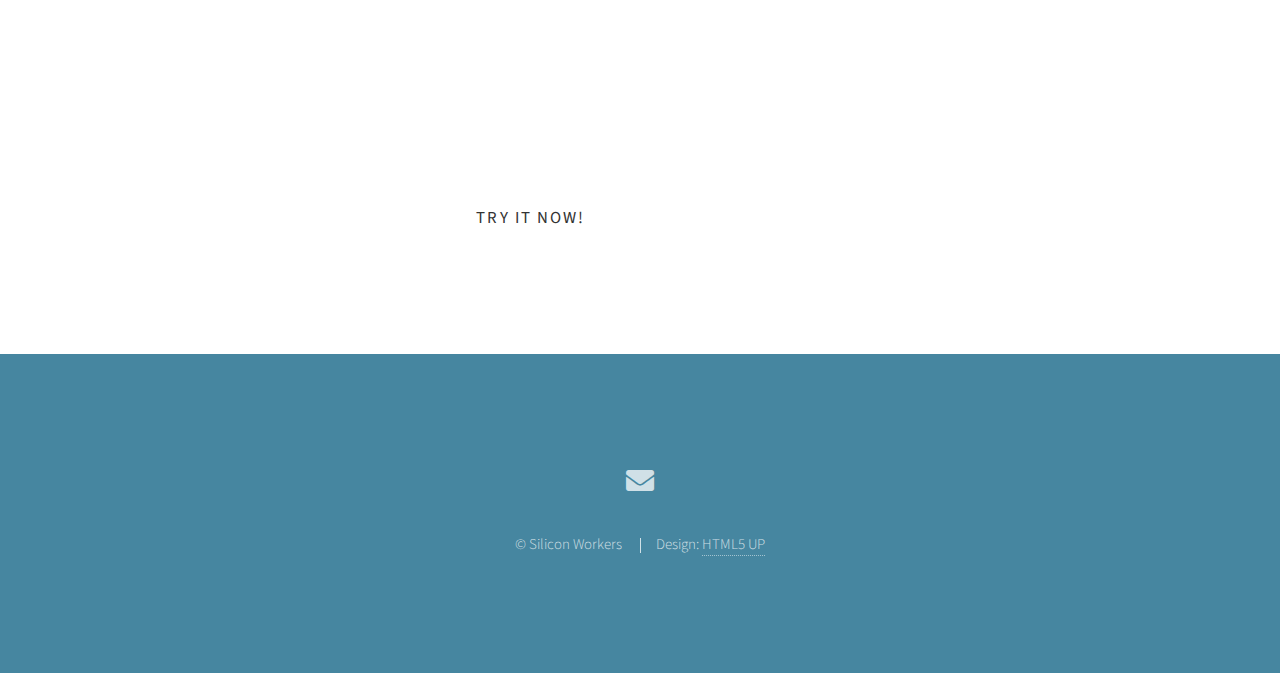
==== commit a8d31316: "updated details page" ====
--- a/detail.html
+++ b/detail.html
@@ -82,7 +82,7 @@
             <span class="image fit"
               ><img src="images/detail_request.png" alt="" class="bigsquarcle"
             /></span>
-            <h3>Send an Email</h3>
+            <h3>One Simple Email</h3>
             <p>
               All a user has to do is explain their request in plain english and
               attach the data they provide into an email. Here we're asking the
@@ -97,11 +97,14 @@
             <span class="image fit">
               <img src="images/detail_result.png" alt="" class="bigsquarcle" />
             </span>
-            <h3>Automated Data Science</h3>
+            <h3>Autonomous, Powerful Insights</h3>
             <p>
-              Here it's provided some insight into the main variables that
-              impact student test-scores and made some recommendations.
+              Here it's provided some data-driven insights into the main
+              variables that impact student test-scores and made some
+              recommendations.
             </p>
+          </div>
+          <div class="col-12 col-12-medium">
             <!-- Button to open the modal -->
             <button id="openModalButton" class="button">
               See the Full Response
@@ -245,7 +248,11 @@
         <p>Let us handle your data task automatically.</p>
         <ul class="actions special">
           <li>
-            <a href="try_it.html" class="button wide primary">Try it out!</a>
+            <a
+              href="mailto:silicondatascientist@gmail.com?subject=Data Request&body=Describe your request here, and don't forget to attach your data, Silicon Data Scientist currently accepts .CSV, .XLS and .XLSX files."
+              class="button wide primary"
+              >Try it now!</a
+            >
           </li>
           <li><a href="#" class="button wide">About Us</a></li>
         </ul>
@@ -255,27 +262,10 @@
     <section id="footer">
       <ul class="icons">
         <li>
-          <a href="#" class="icon brands alt fa-twitter"
-            ><span class="label">Twitter</span></a
-          >
-        </li>
-        <li>
-          <a href="#" class="icon brands alt fa-facebook-f"
-            ><span class="label">Facebook</span></a
-          >
-        </li>
-        <li>
-          <a href="#" class="icon brands alt fa-instagram"
-            ><span class="label">Instagram</span></a
-          >
-        </li>
-        <li>
-          <a href="#" class="icon brands alt fa-github"
-            ><span class="label">GitHub</span></a
-          >
-        </li>
-        <li>
-          <a href="#" class="icon solid alt fa-envelope"
+          <a
+            h
+            href="mailto:silicondatascientist@gmail.com?subject=Data Request&body=Describe your request here, and don't forget to attach your data, Silicon Data Scientist currently accepts .CSV, .XLS and .XLSX files."
+            class="icon solid alt fa-envelope"
             ><span class="label">Email</span></a
           >
         </li>
